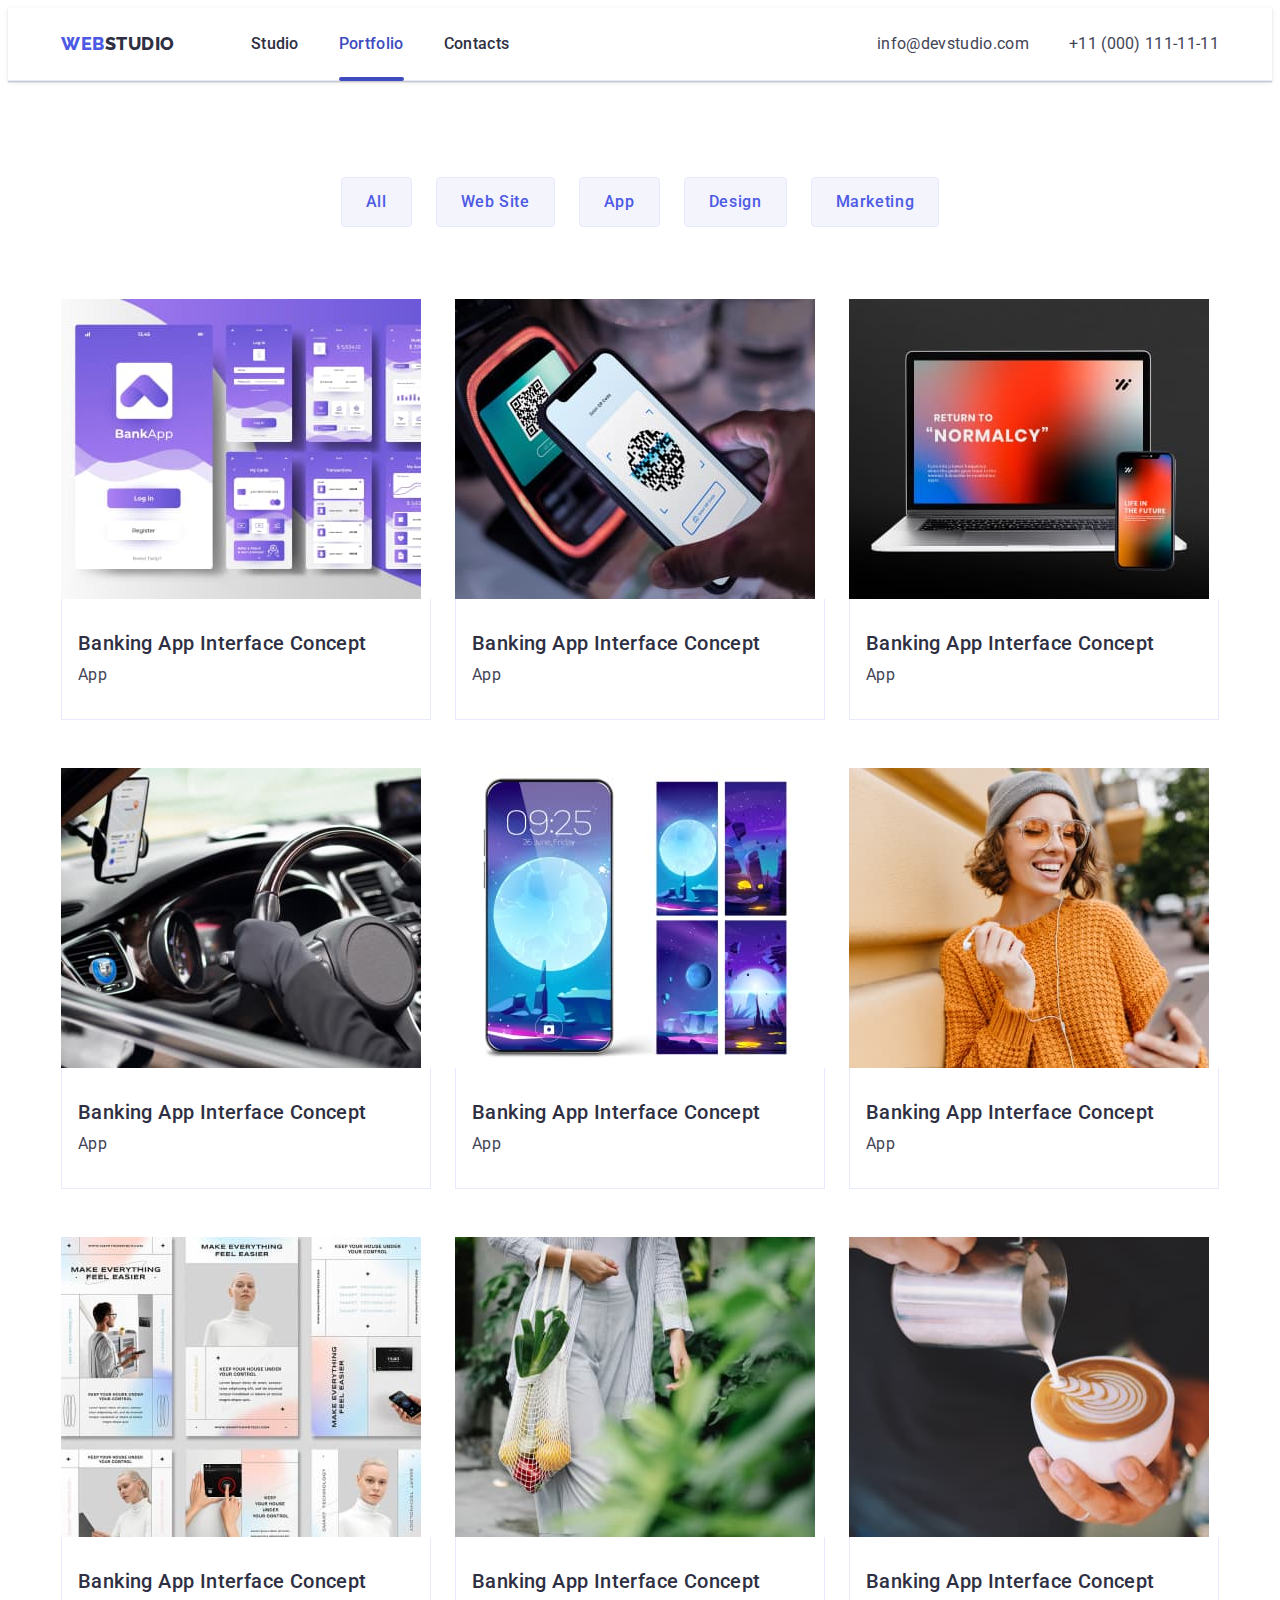
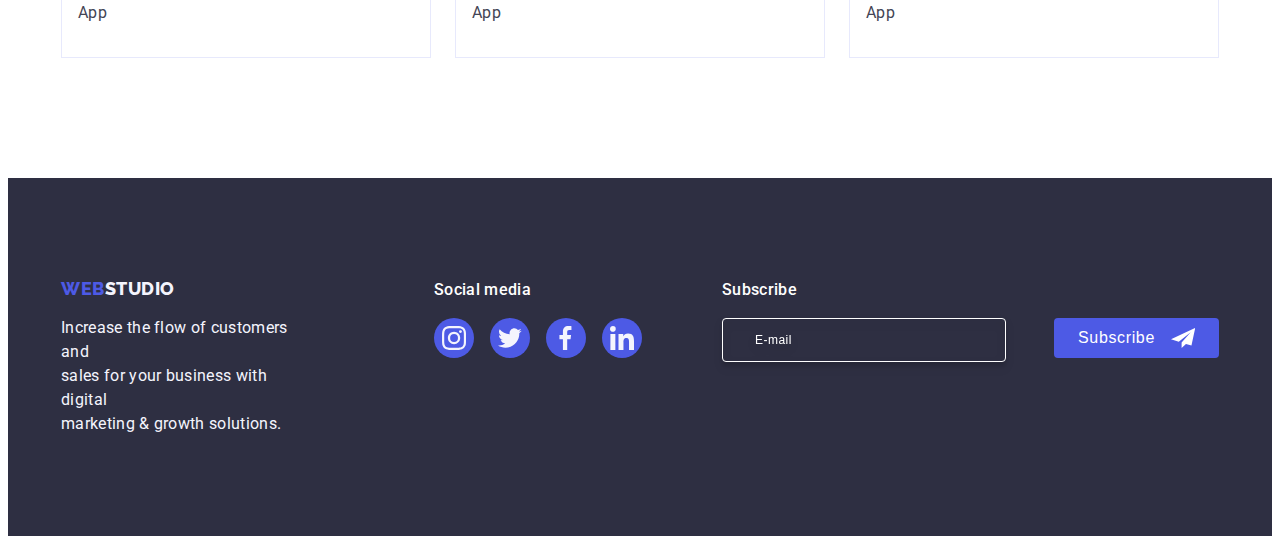
==== portfolio.html @ c440c016 "sdasda" ====
<!DOCTYPE html>
<html lang="en">

<head>
    <meta charset="UTF-8">
    <meta name="viewport" content="width=device-width, initial-scale=1.0">
    <title>portfolio</title>
    <link rel="preconnect" href="https://fonts.googleapis.com">
    <link rel="preconnect" href="https://fonts.gstatic.com" crossorigin>
    <link rel="preconnect" href="https://fonts.googleapis.com">
    <link rel="preconnect" href="https://fonts.gstatic.com" crossorigin>
    <link rel="stylesheet" href="https://cdnjs.cloudflare.com/ajax/libs/modern-normalize/2.0.0/modern-normalize.min.css"
        integrity="sha512-4xo8blKMVCiXpTaLzQSLSw3KFOVPWhm/TRtuPVc4WG6kUgjH6J03IBuG7JZPkcWMxJ5huwaBpOpnwYElP/m6wg=="
        crossorigin="anonymous" referrerpolicy="no-referrer" />
    <link
        href="https://fonts.googleapis.com/css2?family=Inter:wght@400;700&family=Raleway:wght@800&family=Roboto:wght@400;500;700&display=swap"
        rel="stylesheet">
    <link rel="stylesheet" href="./css/style.css">
</head>

<body>
    <header class="header-content">
        <div class="container header-container">
            <nav class="header-nav">
                <a class="logo link" href="/index.html">Web<span class="logo-studio-header">Studio</span></a>

                <ul class="list container-list">
                    <li><a class="list-link link" href="./index.html">Studio</a></li>
                    <li><a class="list-link current link" href="./portfolio.html">Portfolio</a></li>
                    <li><a class="list-link link" href="">Contacts</a></li>
                </ul>

            </nav>

            <address class="contacts">
                <ul class="contacts-list">
                    <li><a class="contacts-list-link link" href="mailto:info@devstudio.com">info@devstudio.com</a></li>
                    <li><a class="contacts-list-link link" href="mailto:info@devstudio.com">+11 (000) 111-11-11</a></li>
                </ul>
            </address>
        </div>
    </header>
    <main>
        <section class="main-section">
            <div class="container">
                <h1 class="visually-hidden">Advantages</h1>
                <ul class="list list-btn">
                    <li class="list-btn-item"><button class="pagination-btn" type="button">All</button></li>
                    <li class="list-btn-item"><button class="pagination-btn" type="button">Web Site</button></li>
                    <li class="list-btn-item"><button class="pagination-btn" type="button">App</button></li>
                    <li class="list-btn-item"><button class="pagination-btn" type="button">Design</button></li>
                    <li class="list-btn-item"><button class="pagination-btn" type="button">Marketing</button></li>
                </ul>

                <ul class="list container-images">
                    <li class="container-images-link"> <a class="link container-cover-link" href="">
                            <div class="container-cover-wrap">
                                <img src="./images/portfolio-img1.jpg" width="360" height="300" alt="portfolio-img1">

                                <p class="container-cover-text">14 Stylish and User-Friendly App Design Concepts · Task
                                    Manager App · Calorie Tracker App · Exotic Fruit Ecommerce App ·
                                    Cloud Storage App
                                </p>

                            </div>

                            <div class="container-imeages">
                                <h2 class="picture-subtitle">Banking App Interface Concept</h2>
                                <p class="list-tagline">App</p>
                            </div>
                        </a>
                    </li>
                    <li class="container-images-link"> <a class="link container-cover-link" href="">
                            <div class="container-cover-wrap">
                                <img src="./images/portfolio-img2.jpg" width="360" height="300" alt="portfolio-img1">

                                <p class="container-cover-text">14 Stylish and User-Friendly App Design Concepts · Task
                                    Manager App ·
                                    Calorie Tracker App · Exotic Fruit Ecommerce App ·
                                    Cloud Storage App</p>

                            </div>
                            <div class="container-imeages">
                                <h2 class="picture-subtitle">Banking App Interface Concept</h2>
                                <p class="list-tagline">App</p>
                            </div>
                        </a>
                    </li>
                    <li class="container-images-link"> <a class="link container-cover-link" href="">
                            <div class="container-cover-wrap">
                                <img src="./images/portfolio-img3.jpg" width="360" height="300" alt="portfolio-img1">

                                <p class="container-cover-text">14 Stylish and User-Friendly App Design Concepts · Task
                                    Manager App ·
                                    Calorie Tracker App · Exotic Fruit Ecommerce App ·
                                    Cloud Storage App</p>

                            </div>
                            <div class="container-imeages">
                                <h2 class="picture-subtitle">Banking App Interface Concept</h2>
                                <p class="list-tagline">App</p>
                            </div>
                        </a>
                    </li>
                    <li class="container-images-link"> <a class="link container-cover-link" href="">
                            <div class="container-cover-wrap">
                                <img src="./images/portfolio-img4.jpg" width="360" height="300" alt="portfolio-img1">

                                <p class="container-cover-text">14 Stylish and User-Friendly App Design Concepts · Task
                                    Manager App ·
                                    Calorie Tracker App · Exotic Fruit Ecommerce App ·
                                    Cloud Storage App</p>

                            </div>
                            <div class="container-imeages">
                                <h2 class="picture-subtitle">Banking App Interface Concept</h2>
                                <p class="list-tagline">App</p>
                            </div>
                        </a>
                    </li>
                    <li class="container-images-link"> <a class="link container-cover-link" href="">
                            <div class="container-cover-wrap">
                                <img src="./images/portfolio-img5.jpg" width="360" height="300" alt="portfolio-img1">

                                <p class="container-cover-text">14 Stylish and User-Friendly App Design Concepts · Task
                                    Manager App ·
                                    Calorie Tracker App · Exotic Fruit Ecommerce App ·
                                    Cloud Storage App</p>

                            </div>
                            <div class="container-imeages">
                                <h2 class="picture-subtitle">Banking App Interface Concept</h2>
                                <p class="list-tagline">App</p>
                            </div>
                        </a>
                    </li>
                    <li class="container-images-link"> <a class="link container-cover-link" href="">
                            <div class="container-cover-wrap">
                                <img src="./images/portfolio-img6.jpg" width="360" height="300" alt="portfolio-img1">

                                <p class="container-cover-text">14 Stylish and User-Friendly App Design Concepts · Task
                                    Manager App ·
                                    Calorie Tracker App · Exotic Fruit Ecommerce App ·
                                    Cloud Storage App</p>

                            </div>
                            <div class="container-imeages">
                                <h2 class="picture-subtitle">Banking App Interface Concept</h2>
                                <p class="list-tagline">App</p>
                            </div>
                        </a>
                    </li>
                    <li class="container-images-link"> <a class="link container-cover-link" href="">
                            <div class="container-cover-wrap">
                                <img src="./images/portfolio-img7.jpg" width="360" height="300" alt="portfolio-img1">

                                <p class="container-cover-text">14 Stylish and User-Friendly App Design Concepts · Task
                                    Manager App ·
                                    Calorie Tracker App · Exotic Fruit Ecommerce App ·
                                    Cloud Storage App</p>

                            </div>
                            <div class="container-imeages">
                                <h2 class="picture-subtitle">Banking App Interface Concept</h2>
                                <p class="list-tagline">App</p>
                            </div>
                        </a>
                    </li>
                    <li class="container-images-link"> <a class="link container-cover-link" href="">
                            <div class="container-cover-wrap">
                                <img src="./images/portfolio-img8.jpg" width="360" height="300" alt="portfolio-img1">

                                <p class="container-cover-text">14 Stylish and User-Friendly App Design Concepts · Task
                                    Manager App ·
                                    Calorie Tracker App · Exotic Fruit Ecommerce App ·
                                    Cloud Storage App</p>

                            </div>
                            <div class="container-imeages">
                                <h2 class="picture-subtitle">Banking App Interface Concept</h2>
                                <p class="list-tagline">App</p>
                            </div>
                        </a>
                    </li>
                    <li class="container-images-link"> <a class="link container-cover-link" href="">
                            <div class="container-cover-wrap">
                                <img src="./images/portfolio-img9.jpg" width="360" height="300" alt="portfolio-img1">

                                <p class="container-cover-text">14 Stylish and User-Friendly App Design Concepts · Task
                                    Manager App ·
                                    Calorie Tracker App · Exotic Fruit Ecommerce App ·
                                    Cloud Storage App</p>

                            </div>
                            <div class="container-imeages">
                                <h2 class="picture-subtitle">Banking App Interface Concept</h2>
                                <p class="list-tagline">App</p>
                            </div>
                        </a>
                    </li>
                </ul>
            </div>
        </section>

    </main>

    <footer class="footer">
        <div class="container footer-container">


            <div class="logo-div">
                <a class="title-footer link" href="/portfolio.html">Web<span
                        class="logo-studio-footer">Studio</span></a>
                <p class="footer-text">Increase the flow of customers and <br>sales for your business with digital
                    <br>marketing
                    &
                    growth solutions.
                </p>
            </div>

            <div class="logo-div2">

                <p class="media-text">Social media</p>
                <ul class="footer-list">
                    <li class="footer-item">
                        <a class="footer-link" href="#">
                            <svg class="img-footer" width="24" height="24">
                                <use href="./images/icons.svg#icon-section4-6-inst"></use>
                            </svg>
                        </a>
                    </li>


                    <li class="footer-item">
                        <a class="footer-link" href="#">
                            <svg class="img-footer" width="24" height="24">
                                <use href="./images/icons.svg#icon-section4-6-twit"></use>
                            </svg>
                        </a>
                    </li>


                    <li class="footer-item">
                        <a class="footer-link" href="#">
                            <svg class="img-footer" width="24" height="24">
                                <use href="./images/icons.svg#icon-section4-6-facebook"></use>
                            </svg>
                        </a>
                    </li>


                    <li class="footer-item">
                        <a class="footer-link" href="#">
                            <svg class="img-footer" width="24" height="24">
                                <use href="./images/icons.svg#icon-section4-6-in"></use>
                            </svg>
                        </a>
                    </li>
                </ul>
            </div>

            <div class="footer-subscribe">
                <p class="footer-email-title">Subscribe</p>
               
                <form class="footer-form">
                    <label class="footer-email-label" aria-label="footer-email-input">
                        <input
                         type="email"
                          class="email-footer"
                           name="email-footer"
                            id="inpute-email"
                             placeholder="E-mail"
                             >
                    </label>

                    <button class="btn-footer" type="submit">Subscribe <svg class="footer-img-subscribe" width="24"
                            height="24">
                            <use href="./images/icons.svg#icon-telegram"></use>
                        </svg></button>
                </form>
            </div>
        </div>



    </footer>
    <div class="backdrop is-hidden" data-modal>
        <div class="modal">
            <button type="button" class="btn-close" data-modal-close>
                <svg class="backdrop-svg" width="8" height="8">
                    <use href="./images/icons.svg#icon-close-black-18dp-2-11"></use>
                </svg>
            </button>
        </div>
    </div>
    <script src="./js/modal.js"></script>
</body>

</html>
---- css/style.css ----
:root {
    --brand-color: #4D5AE5;
    --brand-color2: #2E2F42;
    --brand-color3: #404BBF;
    --brand-color4: #FFFFFF;
    --brand-color5: #434455;
    --brand-color6: #F4F4FD;
    --brand-color7: #E7E9FC;
    --brand-color8: #8E8F99;
    --brand-color9: #31D0AA;


}

h1,
h2,
h3,
h4,
h5,
h6,
p {
    margin: 0;
}



img {
    display: block;
}

body {
    font-family: "Roboto", sans-serif;
    color: #434455;
    background-color: #FFFFFF;
}


a {
    text-decoration: none;

}

ul {
    list-style: none;
    margin: 0;
    padding-left: 0;
}

button {
    cursor: pointer;
}

.container {
    max-width: 1158px;
    padding-left: 15px;
    padding-right: 15px;
    margin-left: auto;
    margin-right: auto;

}

header {
    border-bottom: 1px solid var(--brand-color7);

}

.header-nav {
    display: flex;
    align-items: center;

}

.visually-hidden {
    position: absolute;
    width: 1px;
    height: 1px;
    border: 0;
    padding: 0;
    white-space: nowrap;
    clip-path: inset(100%);
    clip: rect(0 0 0 0);
    overflow: hidden;
}

.header-content {
    box-shadow: 0px 2px 1px rgba(46, 47, 66, 0.08), 0px 1px 1px rgba(46, 47, 66, 0.16), 0px 1px 6px rgba(46, 47, 66, 0.08);

}



.logo {
    color: var(--brand-color);
    font-family: 'Raleway', sans-serif;
    font-size: 18px;
    font-weight: 800;
    line-height: 1.17;
    letter-spacing: 0.03em;
    text-transform: uppercase;
    margin-right: 76px;




}



.logo-studio-header {
    color: var(--brand-color2);

}

.list-link {
    color: var(--brand-color2);
    font-size: 16px;
    font-weight: 500;
    line-height: 1.5;
    letter-spacing: 0.02em;
    padding: 24px 0;
    display: flex;
    position: relative;
    transition: color 250ms cubic-bezier(0.4, 0, 0.2, 1);

}


.list-link::after {

}




.list-link:hover {
    color: var(--brand-color3);
}

.list-link:focus {
    color: var(--brand-color3);
}


.list {
    list-style: none;

}

.container-list-item {
    display: flex;
    gap: 24px;

}

.container-list {
    display: flex;
    gap: 40px;



}



address {
    font-style: normal;
}

.contacts {
    color: var(--brand-color5);
    font-size: 16px;
    line-height: 1.5;
    letter-spacing: 0.02em;
    margin-left: auto;



}

.contacts-list {
    display: flex;
    gap: 40px;

}

.header-container {
    display: flex;
    align-items: center;
}

.contacts:hover {
    color: var(--brand-color3);
}

.contacts:focus {
    color: var(--brand-color3);
}

.contacts-list-link {
    font-size: 16px;
    line-height: 1.5;
    letter-spacing: 0.02em;
    color: var(--brand-color5);
    transition: color 250ms cubic-bezier(0.4, 0, 0.2, 1);
}

.contacts-list-link:hover {
    color: var(--brand-color3);
}

.contacts-list-link:focus {
    color: var(--brand-color3);
}

.pagination-btn {
    background-color: var(--brand-color6);
    color: var(--brand-color);
    font-size: 16px;
    font-weight: 500;
    line-height: 1.5;
    letter-spacing: 0.04em;
    font-family: inherit;
    padding: 12px 24px 12px 24px;
    border-radius: 4px;
    border: 1px solid var(--brand-color7);
    transition: color 250ms cubic-bezier(0.4, 0, 0.2, 1),
        background-color 250ms cubic-bezier(0.4, 0, 0.2, 1),
        border-color 250ms cubic-bezier(0.4, 0, 0.2, 1),
        box-shadow 250ms cubic-bezier(0.4, 0, 0.2, 1);
    ;
}


.pagination-btn:hover {
    background-color: var(--brand-color3);
    color: var(--brand-color4);
    border: 1px solid transparent;
    box-shadow: 0px 3px 1px rgba(0, 0, 0, 0.1),
        0px 2px 1px rgba(0, 0, 0, 0.08),
        0px 2px 2px rgba(0, 0, 0, 0.12);
}

.pagination-btn:focus {
    background-color: var(--brand-color3);
    color: var(--brand-color4);
    border: 1px solid transparent;
    box-shadow: 0px 3px 1px rgba(0, 0, 0, 0.1),
        0px 2px 1px rgba(0, 0, 0, 0.08),
        0px 2px 2px rgba(0, 0, 0, 0.12);
}

.section-two-img {
    display: flex;
    align-items: center;
    justify-content: center;
    height: 112px;
    background-color: #f4f4fd;
    border-radius: 4px;
    margin-bottom: 8px;

}

.picture-subtitle {
    color: var(--brand-color2);
    font-size: 20px;
    font-weight: 500;
    line-height: 1.2;
    letter-spacing: 0.02em;
    margin-bottom: 8px;
}

.picture-desc {
    color: var(--brand-color5);
    font-size: 16px;
    line-height: 1.5;
    letter-spacing: 0.02em;

}

.footer {
    background-color: var(--brand-color2);
    padding: 100px 0;

}

.title-footer {
    color: var(--brand-color);
    font-family: 'Raleway', sans-serif;
    font-size: 18px;
    font-weight: 800;
    line-height: 1.17;
    letter-spacing: 0.03em;
    text-transform: uppercase;
    display: inline-block;
    margin-bottom: 16px;

}

.title-footer:hover {
    background-color: var(--brand-color9);
}

.title-footer:focus {
    background-color: var(--brand-color9);
}

.logo-studio-footer {
    color: var(--brand-color6);
    font-size: 18px;
    font-weight: 800;
    line-height: 1.16;
    letter-spacing: 0.03em;
}


.footer-text {
    color: var(--brand-color6);
    font-size: 16px;
    line-height: 1.5;
    letter-spacing: 0.02em;


}

.logo-div {
    margin-right: 120px;
}

.hero {
    background-color: var(--brand-color2);
    padding: 188px 0 188px 0;
    background-image: url(../images/hero-img.jpg);
    background-repeat: no-repeat;
    background-size: 100% 100%;
    background-image: linear-gradient(rgba(46, 47, 66, 0.7),
            rgba(46, 47, 66, 0.7)), url(../images/hero-img.jpg);
    ;
    max-width: 1440px;
    background-position: center;
    background-size: cover;
    margin-left: auto;
    margin-right: auto;



}

.title {
    font-family: 'Roboto', sans-serif;
    font-size: 56px;
    line-height: 1.07;
    letter-spacing: 0.02em;
    color: var(--brand-color4);
    text-align: center;
    margin-bottom: 48px;
    max-width: 496px;
    margin-right: auto;
    margin-left: auto;

}

.hero-btn {
    background-color: var(--brand-color);
    color: var(--brand-color4);
    font-family: 'Roboto', sans-serif;
    font-weight: 500;
    font-size: 16px;
    line-height: 1.5;
    letter-spacing: 0.04em;
    padding: 16px 32px 16px 32px;
    border-radius: 4px;
    box-shadow: 0px 4px 4px 0px rgba(0, 0, 0, 0.15);
    display: block;
    min-width: 169px;
    height: 56px;
    border: none;
    margin-right: auto;
    margin-left: auto;
    transition-property: background-color;
    transition-duration: 250ms, 250ms;
    transition-timing-function: cubic-bezier(0.4, 0, 0.2, 1);

}


.hero-btn:hover {
    background-color: var(--brand-color3);
}

.hero-btn:focus {
    background-color: var(--brand-color3);

}

.caption {
    color: var(--brand-color2);
    font-size: 20px;
    font-weight: 500;
    line-height: 1.2;
    letter-spacing: 0.02em;
    margin-bottom: 8px;
}

.section-two {
    padding: 120px 0;
}

.section-three {
    padding-bottom: 120px;
}

.list-tagline {
    line-height: 1.5;
    letter-spacing: 0.02em;
    color: var(--brand-color5);
}

.caption-desc {
    font-size: 16px;
    line-height: 1.5;
    letter-spacing: 0.02em;
    color: var(--brand-color5);
    width: 264px;
}

.subtitle {
    color: var(--brand-color2);
    font-family: 'Roboto', sans-serif;
    font-size: 36px;
    line-height: 1.11;
    letter-spacing: 0.02em;
    text-align: center;
    text-transform: capitalize;
    margin-bottom: 72px;


}

.container-img {
    display: flex;
    gap: 24px;
}

.subject-list-teammate {
    background-color: var(--brand-color4);
    box-shadow: 0px 2px 1px 0px rgba(46, 47, 66, 0.08), 0px 1px 1px 0px rgba(46, 47, 66, 0.16), 0px 1px 6px 0px rgba(46, 47, 66, 0.08);
    border-radius: 0px 0px 4px 4px;


}

.section-four {
    background-color: var(--brand-color6);
    padding: 120px 0;


}

.subject {
    color: var(--brand-color2);
    font-size: 36px;
    line-height: 1.11;
    letter-spacing: 0.02em;
    text-align: center;
    text-transform: capitalize;
    background-color: var(--brand-color6);
    margin-bottom: 72px;

}

.subject-list {
    background-color: var(--brand-color6);
    display: flex;
    gap: 24px;
}

.subject-name {
    color: var(--brand-color2);
    font-size: 20px;
    font-weight: 500;
    line-height: 1.2;
    letter-spacing: 0.02em;
    text-align: center;
    margin-bottom: 8px;

}

.subject-jobtitle {
    color: var(--brand-color5);
    font-size: 16px;
    line-height: 1.5;
    letter-spacing: 0.02em;
    text-align: center;
    margin-bottom: 8px;

}


.list-btn {
    margin-bottom: 72px;
    display: flex;
    justify-content: center;
    gap: 24px;
    row-gap: 24px;




}

.container-images {
    flex-wrap: wrap;
    display: flex;
    gap: 24px;
    row-gap: 48px;


}

.container-images-link {
    width: calc((100% - 48px) / 3);

}

.container-cover-link {
    display: block;
    transition: box-shadow 250ms cubic-bezier(0.4, 0, 0.2, 1);
}

.container-cover-link:hover {
    box-shadow: 0px 1px 6px rgba(46, 47, 66, 0.08),
        0px 1px 1px rgba(46, 47, 66, 0.16),
        0px 2px 1px rgba(46, 47, 66, 0.08);
    transition: box-shadow 250ms cubic-bezier(0.4, 0, 0.2, 1);
}

.container-cover-link:focus {
    box-shadow: 0px 1px 6px rgba(46, 47, 66, 0.08),
        0px 1px 1px rgba(46, 47, 66, 0.16),
        0px 2px 1px rgba(46, 47, 66, 0.08);
    transition: box-shadow 250ms cubic-bezier(0.4, 0, 0.2, 1);
}

.container-cover-link:hover .container-cover-text {
    transform: translateY(0%);
}

.container-cover-link:focus .container-cover-text {
    transform: translateY(0%);
}

.container-cover-link:hover .container-cover {
    transform: translateY(0);
}



.container-cover-text {
    font-size: 16px;
    font-weight: 400;
    line-height: 1.5;
    letter-spacing: 0.02em;
    padding: 40px 32px;
    position: absolute;
    top: 0;
    color: var(--brand-color6);
    background: var(--iris, #4D5AE5);
    height: 100%;
    transform: translateY(100%);
    transition: transform 250ms cubic-bezier(0.4, 0, 0.2, 1);
}

.container-cover-wrap {
    position: relative;
    overflow: hidden;
}

.name-job {
    padding: 32px 0;


}

.main-section {
    padding-top: 96px;
    padding-bottom: 120px;
}


.container-imeages {
    padding: 32px 16px;
    border: 1px solid #e7e9fc;
    border-top: none;
}

.section-five-title {
    color: var(--brand-color2);
    font-size: 36px;
    line-height: 1.11;
    letter-spacing: 0.02em;
    text-align: center;
    text-transform: capitalize;
    margin-bottom: 72px;

}


.soc-network {
    display: flex;
    justify-content: center;
    gap: 24px;

}

.soc-network-list {
    width: 40px;
    height: 40px;
    border-radius: 100%;



}

.soc-network-list:hover {
    background-color: var(--brand-color3);
}



.soc-network-link {

    width: inherit;
    height: inherit;
    display: block;
    background-color: var(--brand-color);
    border-radius: 50%;
    display: flex;
    align-items: center;
    justify-content: center;
    transition: background-color 250ms cubic-bezier(0.4, 0, 0.2, 1);
}

.soc-network-link:focus {
    background-color: #404bbf;
}

.soc-network-link:hover {
    background-color: var(--brand-color3);
}

.soc-network-cartoon {
    fill: var(--brand-color6)
}




.company-item {
    width: calc((100% - 120px) / 6);
    height: 88px;

}




.company-img {
    fill: currentColor;
}



.company-img:hover {
    stroke: var(--brand-color3);
}

.company-img:active {
    stroke: var(--brand-color3);
}

.company-link {
    width: 100%;
    height: inherit;
    display: block;
    border: 1px solid #8e8f99;
    border-radius: 4px;
    display: flex;
    align-items: center;
    justify-content: center;
    color: var(--brand-color8);
    transition: border-color 250ms cubic-bezier(0.4, 0, 0.2, 1),
        color 250ms cubic-bezier(0.4, 0, 0.2, 1);
}

.company-link:hover {
    border-color: var(--brand-color3);
    color: var(--brand-color3)
}

.company-link:focus {
    border-color: var(--brand-color3);
    color: var(--brand-color3)
}


.section-five {
    padding-top: 120px;
    padding-bottom: 120px;
}

.section-five-list {
    display: flex;
    justify-content: center;
    gap: 24px;

}

.footer-container {
    display: flex;
    align-items: baseline;
    justify-content: space-around;
    


}

.footer-list {
    display: flex;
    justify-content: center;
    gap: 16px;
    transition-property: background-color;
    transition-duration: 250ms, 250ms;
    transition-timing-function: cubic-bezier(0.4, 0, 0.2, 1);
}

.media-text {
    font-weight: 500;
    line-height: 1.5;
    letter-spacing: 0.02em;
    color: var(--brand-color4);
    margin-bottom: 16px;


}


.footer-item {
    width: 40px;
    height: 40px;




}

.footer-link {
    display: block;
    width: inherit;
    height: inherit;
    background-color: var(--brand-color);
    border-radius: 50%;
    display: flex;
    align-items: center;
    justify-content: center;
    transition: background-color 250ms cubic-bezier(0.4, 0, 0.2, 1);


}

.footer-link:hover {
    background-color: var(--brand-color9);

}

.footer-link:focus {
    background-color: var(--brand-color9);
}

.img-footer {
    fill: var(--brand-color6);

}

.backdrop {
    position: fixed;
    width: 100%;
    height: 100%;
    top: 0;
    background-color: rgba(46, 47, 66, 0.4);
    transition: opacity 250ms cubic-bezier(0.4, 0, 0.2, 1), visibility 250ms cubic-bezier(0.4, 0, 0.2, 1);

}

.modal {
    position: absolute;
    top: 50%;
    left: 50%;
    transform: translate(-50%, -50%);
    width: 408px;
    min-height: 584px;
    flex-shrink: 0;
    border-radius: 4px;
    background: var(--dairy, #FCFCFC);
    box-shadow: 0px 2px 1px 0px rgba(0, 0, 0, 0.20), 0px 1px 3px 0px rgba(0, 0, 0, 0.12), 0px 1px 1px 0px rgba(0, 0, 0, 0.14);
    transition: transform 250ms cubic-bezier(0.4, 0, 0.2, 1);
    padding: 24px;
    padding: 72px 24px 24px 24px;
}

.btn-close {
    position: absolute;
    width: 24px;
    height: 24px;
    display: flex;
    align-items: center;
    justify-content: center;
    background-color: #e7e9fc;
    border: 1px solid rgba(0, 0, 0, 0.1);
    padding: 0;
    transition: background-color 250ms cubic-bezier(0.4, 0, 0.2, 1), border 250ms cubic-bezier(0.4, 0, 0.2, 1);
    top: 24px;
    right: 24px;
    border-radius: 50%;

}

.btn-close:hover {
    fill: var(--brand-color4);
    border: none;
    background-color: var(--brand-color3);

}


.btn-close:focus {
    fill: var(--brand-color4);
    border: none;
    background-color: var(--brand-color3);
}


.backdrop-svg {
    transition: fill 250ms cubic-bezier(0.4, 0, 0.2, 1);
}

.is-hidden {
    opacity: 0;
    visibility: hidden;
    pointer-events: none;
}

.section-two-svg {
    display: flex;
    align-items: center;
    justify-content: center;
    height: 112px;
    background-color: var(--brand-color6);
    border-radius: 4px;
    height: 112px;
    margin-bottom: 8px;
}

.current{
    color: var(--brand-color3);

}

.current::after{
     content: '';
        position: absolute;
        left: 0;
        bottom: -1px;
        height: 4px;
        background-color: var(--brand-color3);
        border-radius: 2px;
        width: 100%;
}


.modal-title{
    font-weight: 500;
    line-height: 1.5;
    letter-spacing: 0.02em;
    color: var(--brand-color2);
    text-align: center;
    margin-bottom: 16px;


}

.modal-input{
    width: 100%;
    height: 40px;
    border-radius: 4px;
    border: 1px solid var(--navyblue-modal, rgba(46, 47, 66, 0.40));
    padding-left: 38px;
    padding-right: 38px;
    outline: transparent;
    background-color: transparent;
    transition: border-color 250ms cubic-bezier(0.4, 0, 0.2, 1);

    
}

.modal-label{
    display: block;
    font-size: 12px;
    font-weight: 400;
    line-height: 1.17;
    letter-spacing: 0.04em;
    margin-bottom: 4px;
    color: var(--brand-color8);



}

.modal-input-wrap{
    position: relative;
    margin-bottom: 8px;
    

}

.modal-wrap-last{
    margin-bottom: 16px;
}


.modal-icon{
    position: absolute;
    left: 16px;
    top: 50%;
    transform: translateY(-50%);
    transition: fill 250ms cubic-bezier(0.4, 0, 0.2, 1);


}

.modal-input:focus{
    border-color: var(--brand-color);
    transition: color 250ms cubic-bezier(0.4, 0, 0.2, 1);
}

.modal-input:focus + .modal-icon {
    fill: var(--brand-color);
    transition: border-color color 250ms cubic-bezier(0.4, 0, 0.2, 1);
}

.modal-comment{
    width: 100%;
    height: 120px;
    border-radius: 4px;
    border: 1px solid var(--navyblue-modal, rgba(46, 47, 66, 0.40));
    outline: transparent;
    padding: 8px 16px 16px 16px;
    resize: none;
    font-size: 12px;
    line-height: 1.17;
    letter-spacing: 0.04em;
    color: rgba(46, 47, 66, 0.4);
    background-color: transparent;
    padding: 8px 16px;
    transition: border-color 250ms cubic-bezier(0.4, 0, 0.2, 1);
}


.modal-comment::placeholder{
    font-size: 12px;
    line-height: 1.67;
    letter-spacing: 0.04em;
}

.modal-comment:focus {
    border-color: var(--brand-color);
    transition: 250ms cubic-bezier(0.4, 0, 0.2, 1);
}



.modal-link{
    color: var(--brand-color);
    text-decoration:underline;
    padding-left: 3px;
}

.modal-check-text{
    color: var(--lightslate, #8E8F99);
    font-size: 12px;
    line-height: 1.17;
    letter-spacing: 0.04em;
   



}

.span-checkbox{
    display: inline-flex;
    justify-content: center;
    align-items: center;
    width: 16px;
    height: 16px;
    border-radius: 2px;
    border: 1px solid rgba(46, 47, 66, 0.4);
    margin-right: 8px;
    fill: transparent;
    transition: background-color 250ms cubic-bezier(0.4, 0, 0.2, 1), border 250ms cubic-bezier(0.4, 0, 0.2, 1), fill 250ms cubic-bezier(0.4, 0, 0.2, 1);
    

}


.modal-check:checked + .modal-check-text span{
    background-color: var(--brand-color3);
    border: none;
    fill: var(--brand-color6);

}

.btn-submit{
    background: var(--brand-color);
    box-shadow: 0px 4px 4px 0px rgba(0, 0, 0, 0.15);
    min-width: 169px;
    height: 56px;
    margin: 24px 120px 0 87px;
    color: var(--brand-color4);
    border: none;
    border-radius: 4px;
    display: block;
    font-weight: 500;
    line-height: 1.5;
    letter-spacing: 0.04em;
    font-weight: 500;
    transition: background-color 250ms cubic-bezier(0.4, 0, 0.2, 1);

}

.email-footer{
    width: 264px;
    height: 40px;
    border: 1px solid var(--brand-color4);
    box-shadow: 0px 4px 4px 0px rgba(0, 0, 0, 0.15);
    border-radius: 4px;
    background-color: transparent;
    margin-right: 24px;
    font-size: 12px;
    line-height: 1.5;
    letter-spacing: 0.04em;
    padding-left: 16px;
    filter: drop-shadow(0px 4px 4px rgba(0, 0, 0, 0.15));
    color: var(--brand-color4);
}
.email-footer::placeholder {
    padding-left: 16px;
    color: var(--brand-color4);
}


.btn-footer{
    min-width: 165px;
    height: 40px;
    background-color: var(--brand-color);
    color: var(--brand-color4);
    font-weight: 500;
    font-size: 16px;
    line-height: 1.5;
    letter-spacing: 0.03em;
    border-radius: 4px;
    border: none;
    transition-property: background-color;
    transition-duration: 250ms, 250ms;
    transition-timing-function: cubic-bezier(0.4, 0, 0.2, 1);
    padding-bottom: 5px;
    display: flex;
    justify-content: space-around;
    align-items: center;
    padding: 8px 24px;
    justify-content: center;
    letter-spacing: 0.04em
    
 }

 .btn-footer:focus{
    background-color: var(--brand-color3);
 }

 .btn-footer:hover {
     background-color: var(--brand-color3);
 }

.footer-img-subscribe{
    fill: var(--brand-color4);
    margin-left: 16px;


}

.footer-email-title{
    font-size: 16px;
    line-height: 1.5;
    letter-spacing: 0.02em;
    color: var(--brand-color4);
    margin-bottom: 16px;
    font-weight: 500;
}

.footer-form{
    display: flex;
    justify-content: center;
    gap: 24px;
}


.footer-subscribe-text{
    font-size: 16px;
    font-weight: 500;
    line-height: 1.5;
    letter-spacing: 0.02em;
    color: var(--brand-color4);
    margin-bottom: 16px;
    display: block;
}


.logo-div2{
    margin-right: 80px;
}


.modal-icon-icon{
    position: relative;

}

.modal-checkbox{
    margin-bottom: 24px;

}
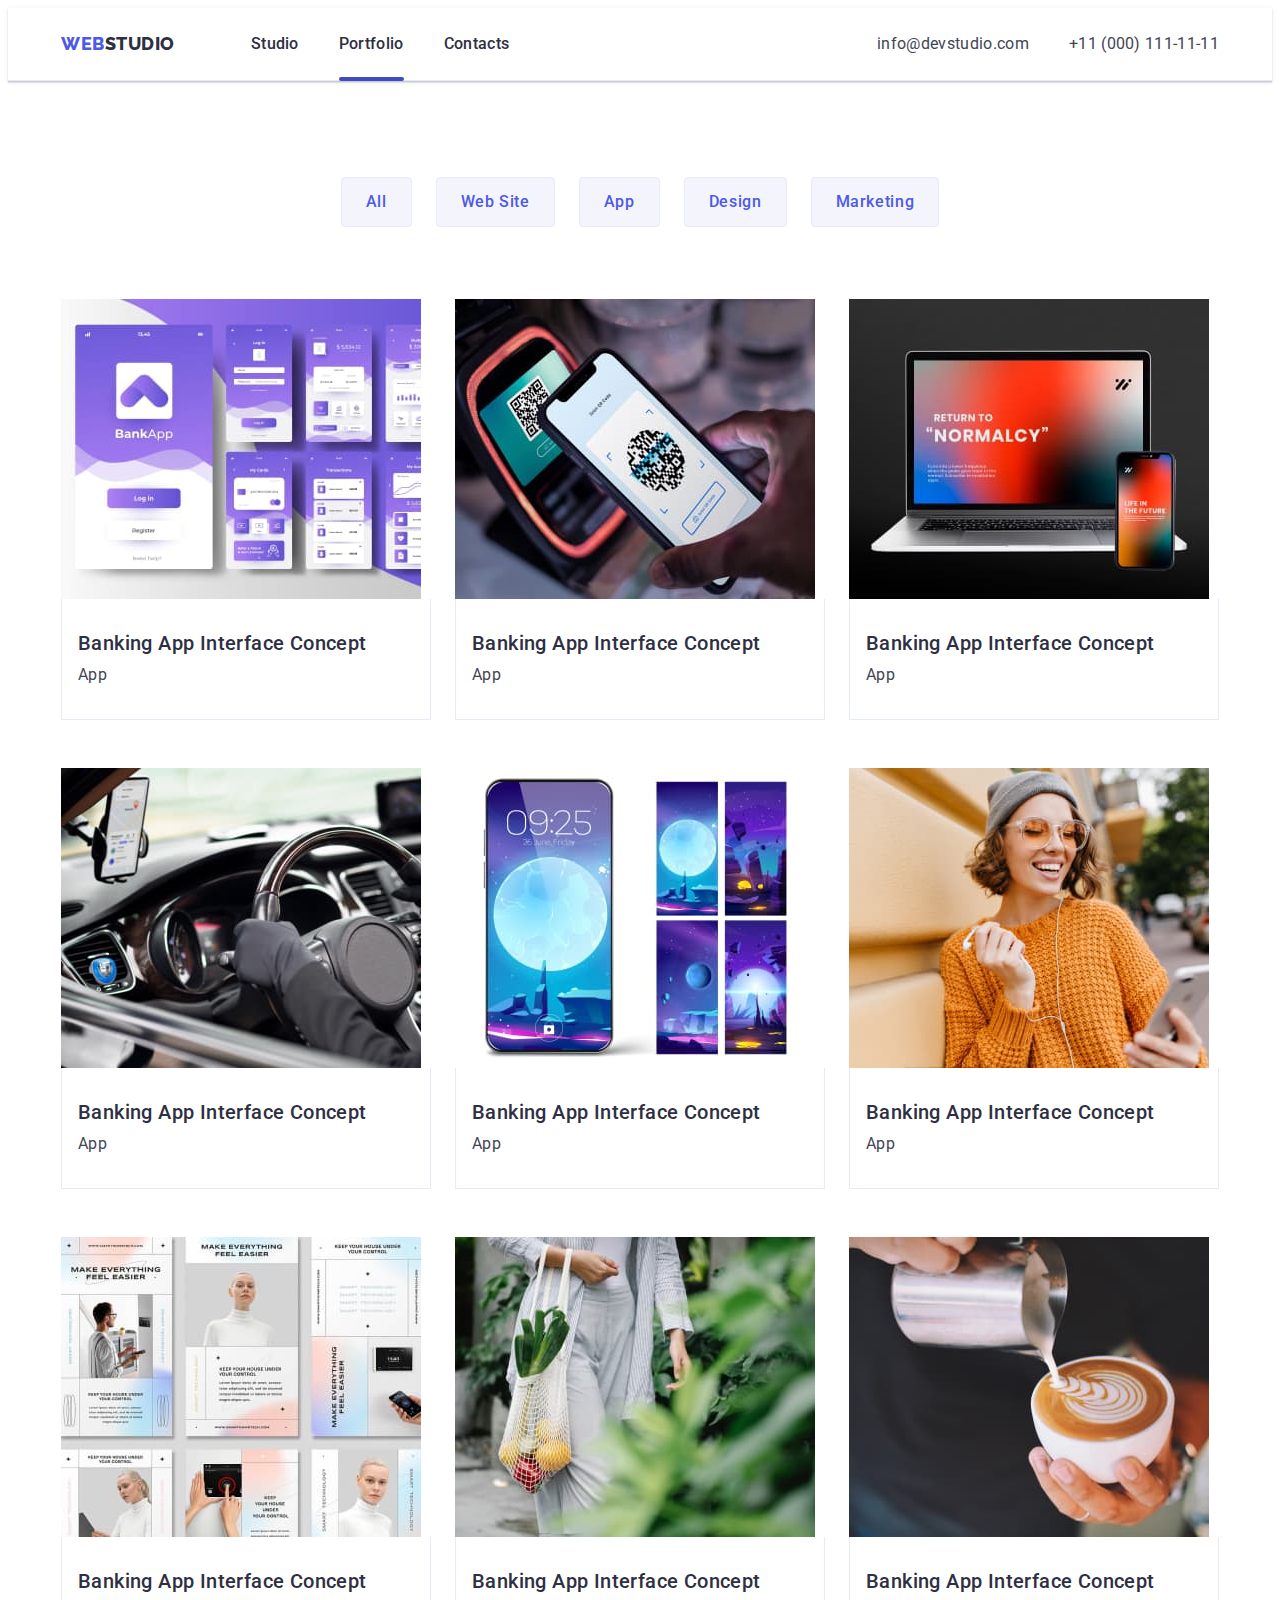
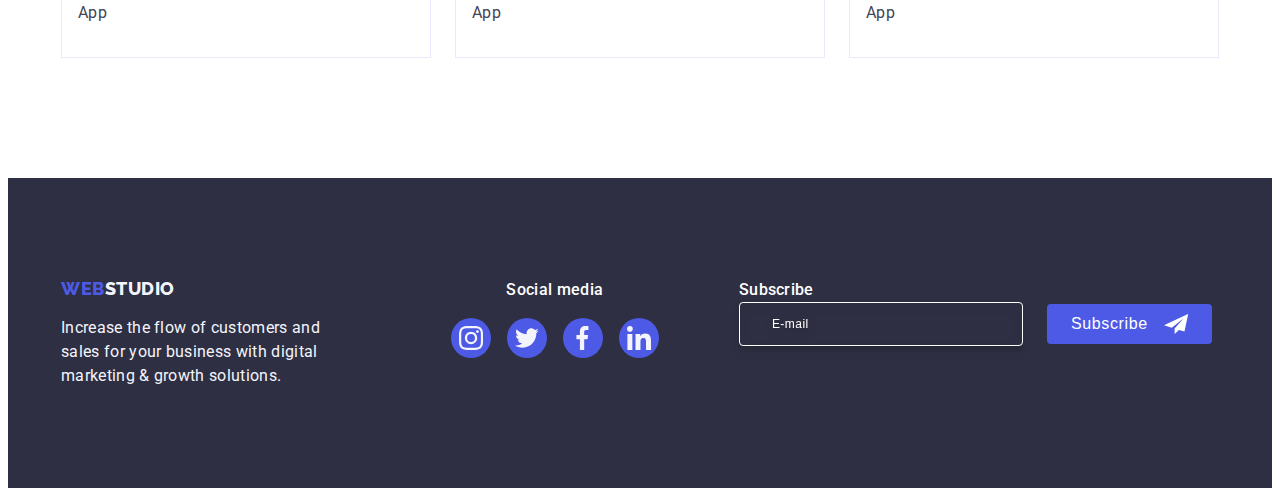
==== commit bd294024: "sss" ====
--- a/portfolio.html
+++ b/portfolio.html
@@ -56,6 +56,7 @@
                     <li class="container-images-link"> <a class="link container-cover-link" href="">
                             <div class="container-cover-wrap">
                                 <img src="./images/portfolio-img1.jpg" width="360" height="300" alt="portfolio-img1">
+                                <div class=""></div>
 
                                 <p class="container-cover-text">14 Stylish and User-Friendly App Design Concepts · Task
                                     Manager App · Calorie Tracker App · Exotic Fruit Ecommerce App ·
--- a/css/style.css
+++ b/css/style.css
@@ -26,6 +26,8 @@
 
 img {
     display: block;
+    max-width: 100%;
+    height: auto;
 }
 
 body {
@@ -51,24 +53,36 @@
 }
 
 .container {
-    max-width: 1158px;
+    max-width: 296px;
     padding-left: 15px;
     padding-right: 15px;
     margin-left: auto;
-    margin-right: auto;
-
+    margin-right: auto; 
+    
+        
+    
+
+}
+
+
+.header-container{
+    display: flex;
+    justify-content: center;
+    align-items: center;
 }
 
 header {
     border-bottom: 1px solid var(--brand-color7);
-
-}
-
-.header-nav {
-    display: flex;
-    align-items: center;
-
-}
+  
+}
+
+.mob-menu-list{
+    margin-bottom: auto;
+}
+
+
+
+
 
 .visually-hidden {
     position: absolute;
@@ -82,12 +96,13 @@
     overflow: hidden;
 }
 
-.header-content {
-    box-shadow: 0px 2px 1px rgba(46, 47, 66, 0.08), 0px 1px 1px rgba(46, 47, 66, 0.16), 0px 1px 6px rgba(46, 47, 66, 0.08);
-
-}
-
-
+
+
+.menu-open-btn {
+    border: none;
+    box-shadow: none;
+    padding: 0 0;
+}
 
 .logo {
     color: var(--brand-color);
@@ -104,6 +119,94 @@
 
 }
 
+.close-mob-menu {
+    display: block;
+    margin-left: auto;
+    width: 24px;
+    height: 24px;
+    border-radius: 100%;
+    border: 1px solid rgb(219, 218, 218);
+    background-color: #FFFFFF;
+    margin-bottom: 40px;
+
+
+
+}
+
+.mob-menu-link {
+    font-size: 36px;
+    font-weight: 700;
+    line-height: 1.1;
+    letter-spacing: 0.02em;
+    text-transform: capitalize;
+    color: var(--brand-color2);
+}
+
+.mob-menu-link:hover {
+    color: var(--brand-color3);
+
+}
+
+.mob-menu-link:focus {
+    color: var(--brand-color3);
+
+}
+
+
+
+
+
+.mob-menu {
+    width: 100%;
+    height: 100%;
+    position: fixed;
+    top: 0;
+    z-index: 20;
+    background-color: #FFFFFF;
+    padding: 24px 24px 40px 40px;
+    overflow: auto;
+    display: flex;
+    flex-direction: column;
+ 
+    transform: translateX(100%);
+    transition: transform 250ms ease-in-out;
+}
+
+.mob-menu.is-open {
+    transform: translateX(0);
+}
+
+.mob-number-link {
+    font-size: 36px;
+    font-weight: 700;
+    line-height: 1.1;
+    letter-spacing: 0.02em;
+    text-transform: capitalize;
+    color: var(--brand-color);
+
+}
+
+.mob-number-list {
+    margin-bottom: 40px;
+}
+
+.mob-email-list {
+    font-size: 20px;
+    font-weight: 500;
+    line-height: 1.2;
+    letter-spacing: 0.2em;
+    color: var(--brand-color5);
+}
+
+.mob-menu-network {
+    display: flex;
+    justify-content: space-around;
+    gap: 56px;
+}
+
+.mob-menu-contacts {
+    margin-bottom: 48px;
+}
 
 
 .logo-studio-header {
@@ -111,24 +214,6 @@
 
 }
 
-.list-link {
-    color: var(--brand-color2);
-    font-size: 16px;
-    font-weight: 500;
-    line-height: 1.5;
-    letter-spacing: 0.02em;
-    padding: 24px 0;
-    display: flex;
-    position: relative;
-    transition: color 250ms cubic-bezier(0.4, 0, 0.2, 1);
-
-}
-
-
-.list-link::after {
-
-}
-
 
 
 
@@ -146,14 +231,11 @@
 
 }
 
-.container-list-item {
-    display: flex;
-    gap: 24px;
-
-}
+
+
 
 .container-list {
-    display: flex;
+    display: none;
     gap: 40px;
 
 
@@ -178,15 +260,13 @@
 }
 
 .contacts-list {
-    display: flex;
+    display: none;
     gap: 40px;
 
 }
 
-.header-container {
-    display: flex;
-    align-items: center;
-}
+
+
 
 .contacts:hover {
     color: var(--brand-color3);
@@ -293,6 +373,8 @@
     text-transform: uppercase;
     display: inline-block;
     margin-bottom: 16px;
+   
+    
 
 }
 
@@ -318,46 +400,62 @@
     font-size: 16px;
     line-height: 1.5;
     letter-spacing: 0.02em;
-
-
-}
-
-.logo-div {
-    margin-right: 120px;
-}
+}
+
+.mob-menu-link2{
+    color:var(--brand-color3);
+}
+
+
 
 .hero {
     background-color: var(--brand-color2);
-    padding: 188px 0 188px 0;
-    background-image: url(../images/hero-img.jpg);
+    padding: 112px 0 112px 0;
     background-repeat: no-repeat;
     background-size: 100% 100%;
     background-image: linear-gradient(rgba(46, 47, 66, 0.7),
-            rgba(46, 47, 66, 0.7)), url(../images/hero-img.jpg);
-    ;
-    max-width: 1440px;
+            rgba(46, 47, 66, 0.7)), url(../images/mob-hero.jpg);
+     max-width: 1440px;
     background-position: center;
     background-size: cover;
     margin-left: auto;
     margin-right: auto;
-
-
-
-}
+}
+@media (min-device-pixel-ratio:2),
+(min-resolution:192dpi),
+(min-resolution:2dppx) {
+    .hero{
+        background-image: linear-gradient(rgba(46, 47, 66, 0.7),
+                    rgba(46, 47, 66, 0.7)), url(../images/hero-mobil-2x.jpg);
+    }
+
+        .title-footer{
+            margin-left: 0;
+        }
+}
+
+
+
+
+
+
 
 .title {
-    font-family: 'Roboto', sans-serif;
-    font-size: 56px;
-    line-height: 1.07;
-    letter-spacing: 0.02em;
+    text-align: center;
+    font-family: Roboto;
+    font-size: 36px;
+    font-style: normal;
+    font-weight: 700;
+    line-height: 1.11;
+    letter-spacing: 0.02em;
+    text-transform: capitalize;
     color: var(--brand-color4);
-    text-align: center;
-    margin-bottom: 48px;
-    max-width: 496px;
-    margin-right: auto;
-    margin-left: auto;
-
-}
+    margin-bottom: 72px;
+
+}
+
+
+
 
 .hero-btn {
     background-color: var(--brand-color);
@@ -401,9 +499,27 @@
     margin-bottom: 8px;
 }
 
+.mob-email-link{
+    color: var(--brand-color5);
+}
+
+.caption{
+        font-size: 36px;
+        font-weight: 700;
+        line-height: 1.2;
+        letter-spacing: 0.02em;
+        text-transform: capitalize;
+        text-align: center;
+        margin-bottom: 8px;
+}
+
 .section-two {
+    padding: 96px 0;
+}
+
+/* .section-two {
     padding: 120px 0;
-}
+} */
 
 .section-three {
     padding-bottom: 120px;
@@ -415,13 +531,28 @@
     color: var(--brand-color5);
 }
 
+/* .caption-desc {
+    font-size: 16px;
+    line-height: 1.5;
+    letter-spacing: 0.02em;
+    color: var(--brand-color5);
+    width: 264px;
+} для компа */
+
 .caption-desc {
     font-size: 16px;
     line-height: 1.5;
     letter-spacing: 0.02em;
     color: var(--brand-color5);
-    width: 264px;
-}
+
+
+
+}
+
+.section-three{
+    display: none;
+}
+
 
 .subtitle {
     color: var(--brand-color2);
@@ -445,16 +576,32 @@
     background-color: var(--brand-color4);
     box-shadow: 0px 2px 1px 0px rgba(46, 47, 66, 0.08), 0px 1px 1px 0px rgba(46, 47, 66, 0.16), 0px 1px 6px 0px rgba(46, 47, 66, 0.08);
     border-radius: 0px 0px 4px 4px;
-
-
-}
+    width: 264px;
+  
+ 
+    /* для моб */
+
+}
+
+
 
 .section-four {
     background-color: var(--brand-color6);
+    padding: 96px 0;
+
+
+}
+
+.section-four-img {
+    margin: 0 auto;
+}
+
+/* .section-four {
+    background-color: var(--brand-color6);
     padding: 120px 0;
 
 
-}
+} */
 
 .subject {
     color: var(--brand-color2);
@@ -468,11 +615,11 @@
 
 }
 
-.subject-list {
+/* .subject-list {
     background-color: var(--brand-color6);
     display: flex;
     gap: 24px;
-}
+} */
 
 .subject-name {
     color: var(--brand-color2);
@@ -656,9 +803,9 @@
 
 
 .company-item {
-    width: calc((100% - 120px) / 6);
+    width: calc((100% - 48px) / 2);
     height: 88px;
-
+ 
 }
 
 
@@ -703,23 +850,29 @@
 }
 
 
+
 .section-five {
-    padding-top: 120px;
-    padding-bottom: 120px;
-}
+    padding-top: 96px;
+    padding-bottom: 96px;
+
+}
+
 
 .section-five-list {
     display: flex;
     justify-content: center;
-    gap: 24px;
+    gap: 72px 16px;
+    flex-wrap: wrap;
 
 }
 
 .footer-container {
     display: flex;
-    align-items: baseline;
-    justify-content: space-around;
-    
+    flex-wrap: wrap;
+    align-items: center;
+ 
+
+
 
 
 }
@@ -731,6 +884,7 @@
     transition-property: background-color;
     transition-duration: 250ms, 250ms;
     transition-timing-function: cubic-bezier(0.4, 0, 0.2, 1);
+    
 }
 
 .media-text {
@@ -738,8 +892,9 @@
     line-height: 1.5;
     letter-spacing: 0.02em;
     color: var(--brand-color4);
-    margin-bottom: 16px;
-
+    text-align: center;
+    
+   
 
 }
 
@@ -858,26 +1013,29 @@
     border-radius: 4px;
     height: 112px;
     margin-bottom: 8px;
-}
-
-.current{
+    display: none;
+    /* для моб */
+}
+
+
+.current {
     color: var(--brand-color3);
 
 }
 
-.current::after{
-     content: '';
-        position: absolute;
-        left: 0;
-        bottom: -1px;
-        height: 4px;
-        background-color: var(--brand-color3);
-        border-radius: 2px;
-        width: 100%;
-}
-
-
-.modal-title{
+.current::after {
+    content: '';
+    position: absolute;
+    left: 0;
+    bottom: -1px;
+    height: 4px;
+    background-color: var(--brand-color3);
+    border-radius: 2px;
+    width: 100%;
+}
+
+
+.modal-title {
     font-weight: 500;
     line-height: 1.5;
     letter-spacing: 0.02em;
@@ -888,7 +1046,7 @@
 
 }
 
-.modal-input{
+.modal-input {
     width: 100%;
     height: 40px;
     border-radius: 4px;
@@ -899,10 +1057,10 @@
     background-color: transparent;
     transition: border-color 250ms cubic-bezier(0.4, 0, 0.2, 1);
 
-    
-}
-
-.modal-label{
+
+}
+
+.modal-label {
     display: block;
     font-size: 12px;
     font-weight: 400;
@@ -915,19 +1073,19 @@
 
 }
 
-.modal-input-wrap{
+.modal-input-wrap {
     position: relative;
     margin-bottom: 8px;
-    
-
-}
-
-.modal-wrap-last{
+
+
+}
+
+.modal-wrap-last {
     margin-bottom: 16px;
 }
 
 
-.modal-icon{
+.modal-icon {
     position: absolute;
     left: 16px;
     top: 50%;
@@ -937,17 +1095,17 @@
 
 }
 
-.modal-input:focus{
+.modal-input:focus {
     border-color: var(--brand-color);
     transition: color 250ms cubic-bezier(0.4, 0, 0.2, 1);
 }
 
-.modal-input:focus + .modal-icon {
+.modal-input:focus+.modal-icon {
     fill: var(--brand-color);
     transition: border-color color 250ms cubic-bezier(0.4, 0, 0.2, 1);
 }
 
-.modal-comment{
+.modal-comment {
     width: 100%;
     height: 120px;
     border-radius: 4px;
@@ -965,7 +1123,7 @@
 }
 
 
-.modal-comment::placeholder{
+.modal-comment::placeholder {
     font-size: 12px;
     line-height: 1.67;
     letter-spacing: 0.04em;
@@ -978,24 +1136,24 @@
 
 
 
-.modal-link{
+.modal-link {
     color: var(--brand-color);
-    text-decoration:underline;
+    text-decoration: underline;
     padding-left: 3px;
 }
 
-.modal-check-text{
+.modal-check-text {
     color: var(--lightslate, #8E8F99);
     font-size: 12px;
     line-height: 1.17;
     letter-spacing: 0.04em;
-   
-
-
-
-}
-
-.span-checkbox{
+
+
+
+
+}
+
+.span-checkbox {
     display: inline-flex;
     justify-content: center;
     align-items: center;
@@ -1006,19 +1164,20 @@
     margin-right: 8px;
     fill: transparent;
     transition: background-color 250ms cubic-bezier(0.4, 0, 0.2, 1), border 250ms cubic-bezier(0.4, 0, 0.2, 1), fill 250ms cubic-bezier(0.4, 0, 0.2, 1);
-    
-
-}
-
-
-.modal-check:checked + .modal-check-text span{
+
+
+}
+
+
+
+.modal-check:checked+.modal-check-text span {
     background-color: var(--brand-color3);
     border: none;
     fill: var(--brand-color6);
 
 }
 
-.btn-submit{
+.btn-submit {
     background: var(--brand-color);
     box-shadow: 0px 4px 4px 0px rgba(0, 0, 0, 0.15);
     min-width: 169px;
@@ -1036,8 +1195,12 @@
 
 }
 
-.email-footer{
-    width: 264px;
+.container-tabl{
+    max-width: 296px;
+}
+
+.email-footer {
+    width: 398px;
     height: 40px;
     border: 1px solid var(--brand-color4);
     box-shadow: 0px 4px 4px 0px rgba(0, 0, 0, 0.15);
@@ -1051,13 +1214,14 @@
     filter: drop-shadow(0px 4px 4px rgba(0, 0, 0, 0.15));
     color: var(--brand-color4);
 }
+
 .email-footer::placeholder {
     padding-left: 16px;
     color: var(--brand-color4);
 }
 
 
-.btn-footer{
+.btn-footer {
     min-width: 165px;
     height: 40px;
     background-color: var(--brand-color);
@@ -1077,42 +1241,44 @@
     align-items: center;
     padding: 8px 24px;
     justify-content: center;
-    letter-spacing: 0.04em
+    letter-spacing: 0.04em;
+
     
- }
-
- .btn-footer:focus{
+}
+
+.btn-footer:focus {
     background-color: var(--brand-color3);
- }
-
- .btn-footer:hover {
-     background-color: var(--brand-color3);
- }
-
-.footer-img-subscribe{
+}
+
+.btn-footer:hover {
+    background-color: var(--brand-color3);
+}
+
+.footer-img-subscribe {
     fill: var(--brand-color4);
     margin-left: 16px;
 
 
 }
 
-.footer-email-title{
+.footer-email-title {
     font-size: 16px;
     line-height: 1.5;
     letter-spacing: 0.02em;
     color: var(--brand-color4);
     margin-bottom: 16px;
     font-weight: 500;
-}
-
-.footer-form{
-    display: flex;
-    justify-content: center;
+    text-align: center;
+}
+
+.footer-form {
+    display: flex;
+    flex-wrap: wrap;
     gap: 24px;
 }
 
 
-.footer-subscribe-text{
+.footer-subscribe-text {
     font-size: 16px;
     font-weight: 500;
     line-height: 1.5;
@@ -1123,17 +1289,935 @@
 }
 
 
+.logo-div2 {
+    margin-top: 72px;
+    
+}
+
+
+.modal-icon-icon {
+    position: relative;
+
+}
+
+.modal-checkbox {
+    margin-bottom: 24px;
+
+}
+
+
+
+.footer-container{
+    text-align: center;
+}
+
+
+
+@media screen and (max-width: 419px){
+
+   
+    .email-footer{
+    width: 100%;
+   margin-left: auto;
+    }
+
+    .modal{
+        width: 319px;
+    }
+
+}
+
+@media screen and (min-width: 428px) {
+    .container {
+        max-width: 428px;
+        
+
+    }
+
+        .container-tabl {
+            max-width: 296px;
+        }
+
+
+    .footer-form {
+        align-items: center;
+        justify-content: center;
+
+    }
+
+}
+
+
+
+
+
+
+
+@media screen and (min-width: 768px) {
+    .container {
+        max-width: 766px;
+    }
+
+
+    .footer-subscribe{
+       
+    }
+
+    .subject-list{
+        display: flex;
+        flex-wrap: wrap;
+        gap: 64px 24px;
+
+    }
+
+
+    
+        .contacts-list-link {
+            font-size: 12px;
+    
+        }
+
+
+        .email-footer {
+            width: 264px;
+            height: 40px;
+            border: 1px solid var(--brand-color4);
+            box-shadow: 0px 4px 4px 0px rgba(0, 0, 0, 0.15);
+            border-radius: 4px;
+            background-color: transparent;
+            margin-right: 0;
+            font-size: 12px;
+            line-height: 1.5;
+            letter-spacing: 0.04em;
+            padding-left: 16px;
+            filter: drop-shadow(0px 4px 4px rgba(0, 0, 0, 0.15));
+            color: var(--brand-color4);
+        }
+
+
+        .footer-email-title {
+    text-align: left;
+            margin-bottom: 16px;
+        }
+
+    .section-two-items {
+        width: calc((100% - 24px) / 2);
+        display: inline-block;
+        margin-bottom: 0;
+       
+
+
+    }
+    .container-tabl{
+        width: 584px;
+    }
+
+
+     
+
+    .caption {
+        font-size: 36px;
+        font-weight: 700;
+        line-height: 1.2;
+        letter-spacing: 0.02em;
+        text-transform: capitalize;
+        margin-bottom: 8px;
+        text-align: left;
+    }
+
+    .subject-list-teammate {
+        width: calc((100% - 24px) / 2);
+        display: inline-block;
+        
+       
+
+
+    }
+
+   
+    .company-item {
+        width: calc((100% - 48px) / 3);
+        height: 88px;
+
+    }
+
+    .list-link {
+        color: var(--brand-color2);
+        font-size: 16px;
+        font-weight: 500;
+        line-height: 1.5;
+        letter-spacing: 0.02em;
+        padding: 24px 0;
+        display: flex;
+        position: relative;
+        transition: color 250ms cubic-bezier(0.4, 0, 0.2, 1);
+
+    }
+
+    .contacts {
+        color: var(--brand-color5);
+        font-size: 16px;
+        line-height: 1.5;
+        letter-spacing: 0.02em;
+        margin-left: auto;
+
+
+
+    }
+
+    .contacts-list {
+        display: flex;
+        gap: 12px;
+        align-items: center;
+        flex-wrap: wrap;
+        margin-left:  auto;
+        flex-direction: column;
+
+    }
+    
+.contacts-list-link:hover {
+    color: var(--brand-color3);
+}
+
+.contacts-list-link:focus {
+    color: var(--brand-color3);
+}
+
+        .header-content {
+     box-shadow: 0px 2px 1px rgba(46, 47, 66, 0.08), 0px 1px 1px rgba(46, 47, 66, 0.16), 0px 1px 6px rgba(46, 47, 66, 0.08);
+    display: flex;
+
+        
+                }
+
+    .menu-open-btn{
+        display: none;
+    }
+
+           .header-container {
+               display: flex;
+               align-items: center;
+               width: 100%;
+    
+    
+           }
+
+                          .header-nav {
+                              display: flex;
+                              align-items: center;
+            
+                          }
+
+                                                  .container-list {
+                                                      display: flex;
+                                                      gap: 40px;
+                        
+                        
+                        
+                                                  }
+
+                                                                                                  .contacts-list-link:hover {
+                                                                                                      color: var(--brand-color3);
+                                                                                                  }
+                                                
+  .contacts-list-link:focus {
+  color: var(--brand-color3);
+ }
+
+.title {
+    font-family: 'Roboto', sans-serif;
+    font-size: 56px;
+    line-height: 1.07;
+    letter-spacing: 0.02em;
+    color: var(--brand-color4);
+    text-align: center;
+    margin-bottom: 48px;
+    max-width: 496px;
+    margin-right: auto;
+    margin-left: auto;
+
+}
+
+.hero {
+    background-color: var(--brand-color2);
+    padding: 112px 0 112px 0;
+    background-repeat: no-repeat;
+    background-size: 100% 100%;
+    background-image: linear-gradient(rgba(46, 47, 66, 0.7),
+            rgba(46, 47, 66, 0.7)), url(../images/tablet-hero.jpg);
+    max-width: 1440px;
+    background-position: center;
+    background-size: cover;
+    margin-left: auto;
+    margin-right: auto;
+ 
+}
+
 .logo-div2{
-    margin-right: 80px;
-}
-
-
-.modal-icon-icon{
-    position: relative;
-
-}
-
-.modal-checkbox{
-    margin-bottom: 24px;
+    margin-bottom: 0;
+    margin-top: 0;
+}
+
+
+
+.footer-container {
+    display: flex;
+    flex-wrap: wrap;
+    gap: 72px 24px;
+  
+    align-items: flex-start;
+
+
+
+
+}
+
+}
+
+
+
+
+.logo-div{
+   
+    margin-right: 0;
+}
+
+.logo-div2{
+   margin-left: 0;
+}
+
+
+
+
+
+
+
+
+
+.section-five-list{
+    gap: 72px 24px  ;
+}
+
+
+.footer-text{
+    text-align: left;
+}
+
+.mob-menu-item:not(:last-child){
+    margin-bottom: 40px;
+    
+}
+
+
+
+
+.media-text{
+    margin-bottom: 16px;
+}
+
+
+
+
+@media (min-device-pixel-ratio:2),
+(min-resolution:192dpi),
+(min-resolution:2dppx) {
+    .hero {
+        background-image: linear-gradient(rgba(46, 47, 66, 0.7),
+                rgba(46, 47, 66, 0.7)), url(../images/hero-tablet-2x.jpg);
+    }
+
+    .container-list-item{
+        display: flex;
+        flex-wrap: wrap;
+        gap: 72px 24px;
+
+    }
+
+
+
+     
+
+              
+}
+
+
+
+
+
+@media screen and (min-width:1158px) {
+        .subject-list {
+                display: flex;
+                flex-wrap: nowrap;
+                gap: 64px 24px;
+            }
+
+                .contacts-list {
+                    font-size: 16px;
+                    flex-direction: row;
+        
+                }
+
+
+    .logo-div2{
+        margin-right: 80px;
+    }
+
+    .footer-email-title{
+        text-align: left;
+    }
+
+        .container {
+            max-width: 1158px;
+            padding-left: 15px;
+            padding-right: 15px;
+            margin-left: auto;
+            margin-right: auto;
+            
+    
+    
+        }
+
+
+        .container-tabl{
+            width: 1184px;
+            
+        }
+
+
+.caption{
+        color: var(--brand-color2);
+        font-size: 20px;
+        font-weight: 500;
+        line-height: 1.2;
+        letter-spacing: 0.02em;
+        text-align: left;
+}
+
+
+
+                .hero {
+                    background-color: var(--brand-color2);
+                    padding: 188px 0 188px 0;
+                    background-repeat: no-repeat;
+                    background-size: 100% 100%;
+                    background-image: linear-gradient(rgba(46, 47, 66, 0.7),
+                            rgba(46, 47, 66, 0.7)), url(../images/detskop-hero.jpg);
+                    ;
+        
+                    max-width: 1440px;
+                    background-position: center;
+                    background-size: cover;
+                    margin-left: auto;
+                    margin-right: auto;
+}
+
+
+@media (min-device-pixel-ratio:2),
+(min-resolution:192dpi),
+(min-resolution:2dppx) {
+    .hero {
+        background-image: linear-gradient(rgba(46, 47, 66, 0.7),
+                rgba(46, 47, 66, 0.7)), url(../images/detskop-hero-2x.jpg);
+    }
+}
+
+    .container-list-item {
+        display: flex;
+        gap: 24px;
+        flex-wrap: nowrap;
+    }
+
+    .section-two-svg {
+        display: flex;
+        align-items: center;
+        justify-content: center;
+        height: 112px;
+        background-color: var(--brand-color6);
+        border-radius: 4px;
+        height: 112px;
+        margin-bottom: 8px;
+
+    }
+
+
+    .section-two {
+        padding: 120px 0;
+    }
+
+    .subject-list-teammate {
+        background-color: var(--brand-color4);
+        box-shadow: 0px 2px 1px 0px rgba(46, 47, 66, 0.08), 0px 1px 1px 0px rgba(46, 47, 66, 0.16), 0px 1px 6px 0px rgba(46, 47, 66, 0.08);
+        border-radius: 0px 0px 4px 4px;
+
+
+    }
+
+    .subject-list {
+        background-color: var(--brand-color6);
+        display: flex;
+        gap: 24px;
+    }
+
+    .section-four {
+        background-color: var(--brand-color6);
+        padding: 120px 0;
+
+
+    }
+
+    .section-five {
+        padding-top: 120px;
+        padding-bottom: 120px;
+    }
+
+    .company-item {
+        width: calc((100% - 120px) / 6);
+        height: 88px;
+
+    }
+
+    .section-five-list {
+        display: flex;
+        justify-content: center;
+        gap: 24px;
+
+    }
+
+    img {
+        display: block;
+    }
+
+    .contacts-list {
+        display: flex;
+        gap: 40px;
+
+    }
+
+
+
+    .header-container {
+        display: flex;
+        align-items: center;
+
+
+    }
+
+    .list-link {
+        color: var(--brand-color2);
+        font-size: 16px;
+        font-weight: 500;
+        line-height: 1.5;
+        letter-spacing: 0.02em;
+        padding: 24px 0;
+        display: flex;
+        position: relative;
+        transition: color 250ms cubic-bezier(0.4, 0, 0.2, 1);
+
+    }
+
+    .contacts {
+        color: var(--brand-color5);
+        font-size: 16px;
+        line-height: 1.5;
+        letter-spacing: 0.02em;
+        margin-left: auto;
+
+
+
+    }
+
+    .contacts-list {
+        display: flex;
+        gap: 40px;
+
+    }
+
+    .header-content {
+        box-shadow: 0px 2px 1px rgba(46, 47, 66, 0.08), 0px 1px 1px rgba(46, 47, 66, 0.16), 0px 1px 6px rgba(46, 47, 66, 0.08);
+        display: flex;
+
+
+    }
+
+    .header-nav {
+        display: flex;
+        align-items: center;
+
+    }
+
+    .menu-open-btn {
+        border: none;
+        box-shadow: none;
+        padding: 0 0;
+        display: none;
+    }
+
+
+
+.contacts-list-link:hover {
+    color: var(--brand-color3);
+}
+
+.contacts-list-link:focus {
+    color: var(--brand-color3);
+}
+
+.title {
+    font-family: 'Roboto', sans-serif;
+    font-size: 56px;
+    line-height: 1.07;
+    letter-spacing: 0.02em;
+    color: var(--brand-color4);
+    text-align: center;
+    margin-bottom: 48px;
+    max-width: 496px;
+    margin-right: auto;
+    margin-left: auto;
+
+}
+
+
+
+.footer-form {
+    display: flex;
+    justify-content: center;
+    gap: 24px;
+    flex-wrap: nowrap;
+}
+
+.email-footer {
+    width: 264px;
+    height: 40px;
+    border: 1px solid var(--brand-color4);
+    box-shadow: 0px 4px 4px 0px rgba(0, 0, 0, 0.15);
+    border-radius: 4px;
+    background-color: transparent;
+    font-size: 12px;
+    line-height: 1.5;
+    letter-spacing: 0.04em;
+    padding-left: 16px;
+    filter: drop-shadow(0px 4px 4px rgba(0, 0, 0, 0.15));
+    color: var(--brand-color4);
+}
+
+
+
+
+.footer-email-title {
+    font-size: 16px;
+    line-height: 1.5;
+    letter-spacing: 0.02em;
+    color: var(--brand-color4);
+    margin-bottom: 0;
+
+    font-weight: 500;
+}
+
+
+.btn-footer {
+    min-width: 165px;
+    height: 40px;
+    background-color: var(--brand-color);
+    color: var(--brand-color4);
+    font-weight: 500;
+    font-size: 16px;
+    line-height: 1.5;
+    letter-spacing: 0.03em;
+    border-radius: 4px;
+    border: none;
+    transition-property: background-color;
+    transition-duration: 250ms, 250ms;
+    transition-timing-function: cubic-bezier(0.4, 0, 0.2, 1);
+    padding-bottom: 5px;
+    display: flex;
+    justify-content: space-around;
+    align-items: center;
+    padding: 8px 24px;
+    justify-content: center;
+    letter-spacing: 0.04em;
+}
+
+
+.btn-footer:hover {
+    background-color: var(--brand-color3);
+}
+
+.btn-footer:focus {
+    background-color: var(--brand-color3);
+}
+
+
+.footer-list {
+    display: flex;
+    justify-content: center;
+    gap: 16px;
+    transition-property: background-color;
+    transition-duration: 250ms, 250ms;
+    transition-timing-function: cubic-bezier(0.4, 0, 0.2, 1);
+}
+
+.logo-div {
+    margin-right: 120px;
+}
+
+
+.media-text {
+    font-weight: 500;
+    line-height: 1.5;
+    letter-spacing: 0.02em;
+    color: var(--brand-color4);
+    margin-bottom: 16px;
+
+
+}
+
+.footer-container {
+    display: flex;
+    align-items: baseline;
+    flex-wrap: nowrap;
+    gap: unset;
+
+
+}
+
+.footer {
+    background-color: var(--brand-color2);
+    padding: 100px 0;
+
+}
+
+
+.logo-div {
+    margin-right: 120px;
+}
+
+
+
+
+
+
+
+.title-footer:hover {
+    background-color: var(--brand-color9);
+}
+
+.title-footer:focus {
+    background-color: var(--brand-color9);
+}
+
+
+.logo-studio-footer {
+    color: var(--brand-color6);
+    font-size: 18px;
+    font-weight: 800;
+    line-height: 1.16;
+    letter-spacing: 0.03em;
+}
+
+
+.footer-text {
+    color: var(--brand-color6);
+    font-size: 16px;
+    line-height: 1.5;
+    letter-spacing: 0.02em;
+    text-align: left;
+
+
+}
+
+.media-text {
+    font-weight: 500;
+    line-height: 1.5;
+    letter-spacing: 0.02em;
+    color: var(--brand-color4);
+    margin-bottom: 16px;
+
+
+}
+
+
+.footer-list {
+    display: flex;
+    justify-content: center;
+    gap: 16px;
+    transition-property: background-color;
+    transition-duration: 250ms, 250ms;
+    transition-timing-function: cubic-bezier(0.4, 0, 0.2, 1);
+}
+
+
+.footer-item {
+    width: 40px;
+    height: 40px;
+
+
+
+
+}
+
+
+.footer-link {
+    display: block;
+    width: inherit;
+    height: inherit;
+    background-color: var(--brand-color);
+    border-radius: 50%;
+    display: flex;
+    align-items: center;
+    justify-content: center;
+    transition: background-color 250ms cubic-bezier(0.4, 0, 0.2, 1);
+
+
+}
+
+.footer-link:hover {
+    background-color: var(--brand-color9);
+
+}
+
+.footer-link:focus {
+    background-color: var(--brand-color9);
+}
+
+.img-footer {
+    fill: var(--brand-color6);
+
+}
+
+.footer-subscribe-text {
+    font-size: 16px;
+    font-weight: 500;
+    line-height: 1.5;
+    letter-spacing: 0.02em;
+    color: var(--brand-color4);
+    margin-bottom: 16px;
+    display: block;
+}
+
+
+
+
+.footer-form {
+    display: flex;
+    justify-content: center;
+    gap: 24px;
+}
+
+
+
+.email-footer::placeholder {
+    padding-left: 16px;
+    color: var(--brand-color4);
+}
+
+
+.btn-footer {
+    min-width: 165px;
+    height: 40px;
+    background-color: var(--brand-color);
+    color: var(--brand-color4);
+    font-weight: 500;
+    font-size: 16px;
+    line-height: 1.5;
+    letter-spacing: 0.03em;
+    border-radius: 4px;
+    border: none;
+    transition-property: background-color;
+    transition-duration: 250ms, 250ms;
+    transition-timing-function: cubic-bezier(0.4, 0, 0.2, 1);
+    padding-bottom: 5px;
+    display: flex;
+    justify-content: space-around;
+    align-items: center;
+    padding: 8px 24px;
+    justify-content: center;
+    letter-spacing: 0.04em
+}
+
+.btn-footer:focus {
+    background-color: var(--brand-color3);
+}
+
+.btn-footer:hover {
+    
+    
+    background-color: var(--brand-color3);
+}
+
+
+
+
+.email-footer::placeholder {
+    padding-left: 16px;
+    color: var(--brand-color4);
+}
+
+
+.btn-footer {
+    min-width: 165px;
+    height: 40px;
+    background-color: var(--brand-color);
+    color: var(--brand-color4);
+    font-weight: 500;
+    font-size: 16px;
+    line-height: 1.5;
+    letter-spacing: 0.03em;
+    border-radius: 4px;
+    border: none;
+    transition-property: background-color;
+    transition-duration: 250ms, 250ms;
+    transition-timing-function: cubic-bezier(0.4, 0, 0.2, 1);
+    padding-bottom: 5px;
+    display: flex;
+    justify-content: space-around;
+    align-items: center;
+    padding: 8px 24px;
+    justify-content: center;
+    letter-spacing: 0.04em
+}
+
+.section-three {
+    display: block;
+}
+
+
+
+.header {
+    border-bottom: 1px solid var(--brand-color7);
+    padding-top: 0;
+    padding-bottom: 0;
+
+}
+
+.section-two-items{
+    margin-bottom: 0;
+    
+}
+.title-footer {
+    color: var(--brand-color);
+    font-family: 'Raleway', sans-serif;
+    font-size: 18px;
+    font-weight: 800;
+    line-height: 1.17;
+    letter-spacing: 0.03em;
+    text-transform: uppercase;
+    display: inline-block;
+    margin-bottom: 16px;
+    margin-right: 156px;
+    margin-left: 0;
+
+}
+.contacts-list-link{
+    font-size: 16px;
+}
+
+}
+
+
+@media screen and (max-width: 767px){
+    .header-container{
+        padding-top: 25px;
+        padding-bottom: 23px;
+    }
 
 }